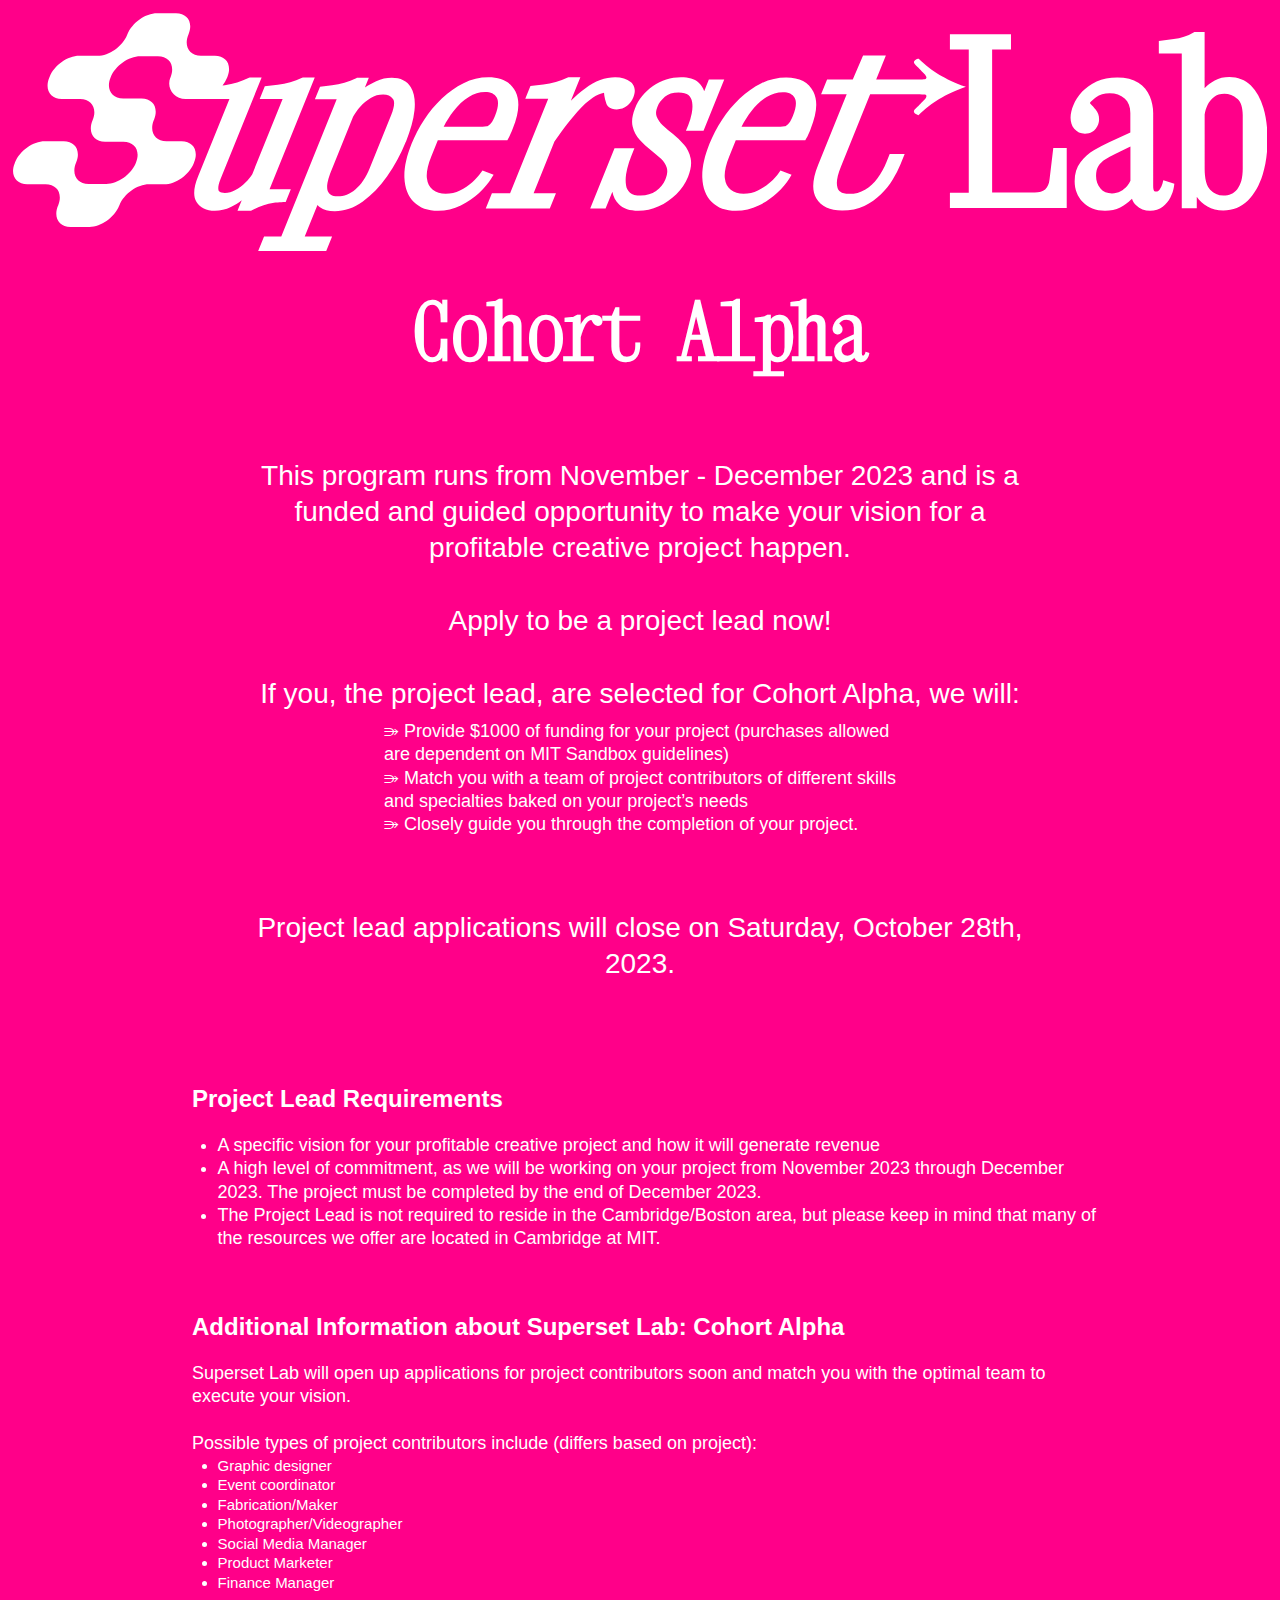
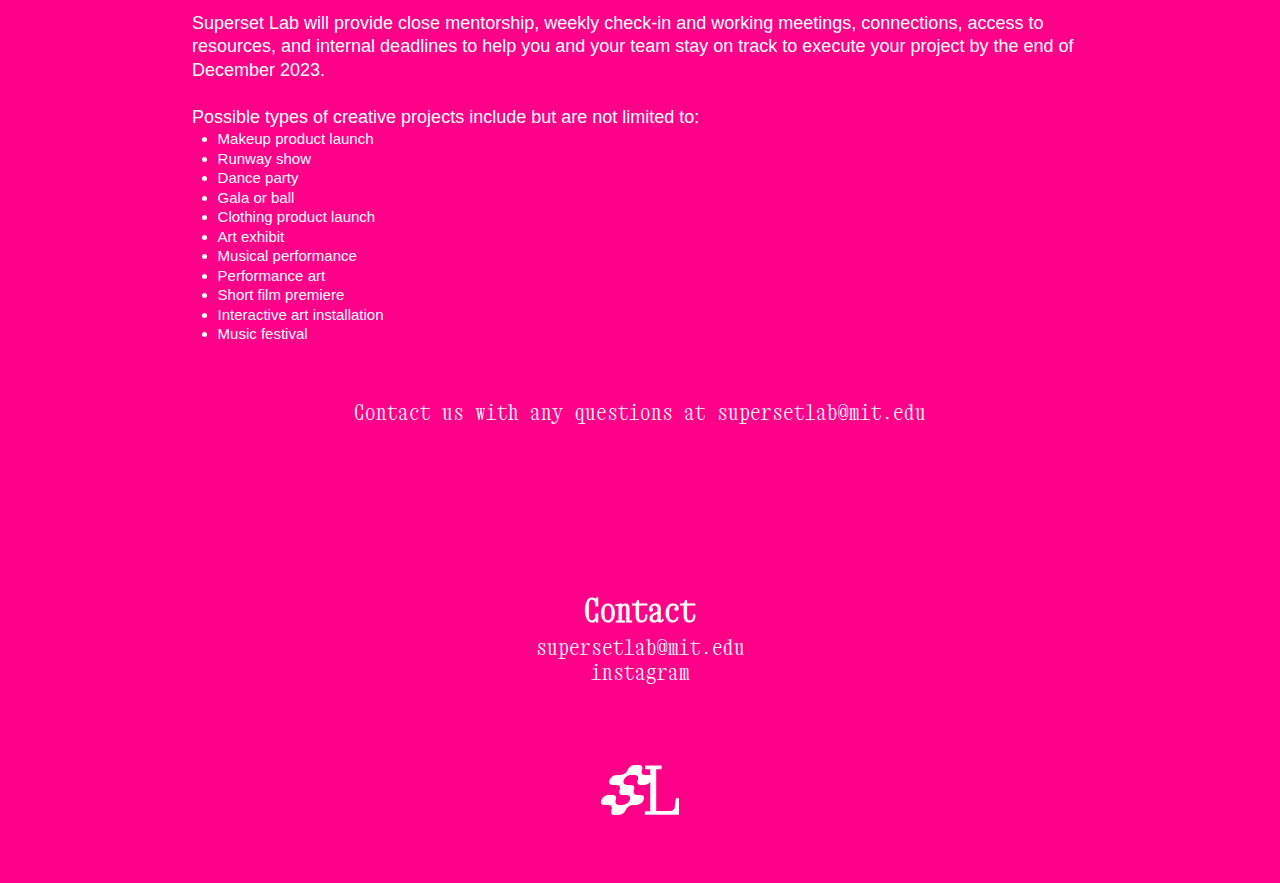
==== apply.html @ e4a92fe2 "apply update" ====
<!doctype html>

<html>
<head>
  <meta charset="utf-8">
  <title>Superset Lab - Apply</title>
  <meta name="description" content="temp site">
  <link rel="icon" href="icon.png">

  <link rel="stylesheet" href="style.css">
  <script src="jquery-3.5.1.min.js"></script>
  <script src="script.js"></script>
  <script src="apply.js"></script>

  
</head>

<a href="./">
<div id="logo-container">

  <svg id="logo" xmlns="http://www.w3.org/2000/svg" viewBox="0 0 264.18 50.25">

    <g class="hoverPath">
      <path class="cls-1" d="m54.97,39.96c-1.74.27-3.1.75-4.65,1.6l-.18.1h-2.86l.89-2.21c-.71.55-1.47,1.03-2.29,1.42-1.09.52-2.22.79-3.38.79-1.8,0-3.1-.62-3.85-1.85-.75-1.22-.64-2.97.32-5.35l6.61-16.36h-9.21c-2.54,0-4.09-2.35-3.24-4.45l.04-.09c.99-2.46-.19-4.45-2.65-4.45h-3.72c-2.46,0-5.26,1.99-6.25,4.45-.99,2.46.19,4.45,2.65,4.45h3.85c2.46,0,3.65,1.99,2.65,4.45l-.04.09c-.99,2.46.19,4.45,2.65,4.45h3.18c2.46,0,3.65,1.99,2.65,4.45l-.07.18c-.99,2.46-3.79,4.45-6.25,4.45h-3.18c-2.46,0-5.26,1.99-6.25,4.45l-.04.09c-.99,2.46-3.79,4.45-6.25,4.45h-3.98c-2.46,0-3.65-1.99-2.65-4.45l.04-.09c.99-2.46-.19-4.45-2.65-4.45h-3.85c-2.46,0-3.65-1.99-2.65-4.45l.07-.18c.99-2.46,3.79-4.45,6.25-4.45h3.98c2.46,0,3.65,1.99,2.65,4.45l-.04.09c-.99,2.46.19,4.45,2.65,4.45h3.72c2.46,0,5.26-1.99,6.25-4.45.99-2.46-.19-4.45-2.65-4.45h-3.85c-2.46,0-3.65-1.99-2.65-4.45l.04-.09c.99-2.46-.19-4.45-2.65-4.45h-3.85c-2.46,0-3.65-1.99-2.65-4.45l.07-.18c.99-2.46,3.79-4.45,6.25-4.45h3.85c2.46,0,5.26-1.99,6.25-4.45l.04-.09c.99-2.46,3.79-4.45,6.25-4.45h3.98c2.46,0,3.65,1.99,2.65,4.45l-.04.09c-.99,2.46.19,4.45,2.65,4.45h2.92c2.46,0,3.65,1.99,2.65,4.45l-.07.18c-.23.56-.56,1.1-.95,1.6l.48-.04c1.78-.22,3.47-.81,5.09-1.56l.16-.07h2.5l-8.65,21.4c-.69,1.71-.47,2.34-.34,2.53.22.32.79.39,1.24.39.77,0,1.52-.2,2.23-.61.77-.44,1.48-.97,2.11-1.6.62-.61,1.1-1.2,1.44-1.75l6.39-15.83h-4.83l1.08-2.67,2.74-.33c1.78-.22,3.5-.71,5.12-1.46l.16-.07h2.5l-9.52,23.56h4.48l-1.08,2.67s-1.52.02-2.49.17Zm27.76-12.82c-1.06,2.63-2.38,5.07-3.93,7.26-1.56,2.21-3.28,3.99-5.12,5.3-1.9,1.35-3.89,2.04-5.91,2.04-1.34,0-2.39-.29-3.12-.85-.19-.15-.37-.31-.53-.47l-2.68,6.63h5.76l-1.29,3.21h-14.33l1.29-3.21h3.63l11.67-28.87h-4.59l1.08-2.67,2.53-.29c1.78-.21,3.47-.75,5.09-1.5l.16-.07h2.5l-.83,2.06c.73-.52,1.53-.98,2.38-1.35,1.06-.47,2.16-.71,3.28-.71,1.87,0,3.22.67,4.01,2,.73,1.22.99,2.87.77,4.9-.21,1.93-.82,4.15-1.81,6.6Zm-16.4,10.44c.24.45.71,1.04,2.06,1.04s2.51-.47,3.7-1.45c1.21-1,2.24-2.52,3.05-4.53l4.53-11.21c.64-1.59.77-2.78.35-3.34-.46-.61-1.14-.91-2.08-.91s-1.79.23-2.6.72c-.85.5-1.6,1.12-2.22,1.84-.64.74-1.15,1.46-1.5,2.12l-4.59,11.37c-1.13,2.79-.92,3.92-.69,4.34Zm34.4-2.7c-.6.97-1.46,1.99-2.57,3.03-1.12,1.04-2.42,1.93-3.86,2.64-1.48.73-3.09,1.1-4.79,1.1-2.13,0-3.85-.63-5.09-1.87-1.23-1.23-1.9-2.94-1.99-5.1-.08-2.06.43-4.46,1.51-7.14.7-1.74,1.6-3.45,2.66-5.08,1.06-1.64,2.31-3.14,3.71-4.47,1.41-1.34,2.95-2.42,4.57-3.22,1.66-.81,3.42-1.22,5.23-1.22,2.81,0,4.73,1.01,5.72,3,.96,1.94.77,4.49-.57,7.8-.17.42-.33.81-.49,1.16-.17.38-.31.67-.43.87l-.23.41h-14.64l-1.4,3.48c-.75,1.85-1.05,3.38-.9,4.54.14,1.1.54,1.89,1.24,2.42.73.56,1.62.83,2.71.83s2.08-.23,3.01-.68c.96-.47,1.84-1.05,2.6-1.74.77-.69,1.37-1.35,1.79-1.97l.36-.52,2.34.91-.5.82Zm-4.74-17.17c-1.16.72-2.25,1.72-3.23,2.98-.77.98-1.46,2.08-2.06,3.27h8.2c.29,0,.59-.03.89-.1.14-.03.39-.14.74-.49.22-.22.57-.7.99-1.75.69-1.71.81-2.99.35-3.8-.44-.78-1.25-1.16-2.46-1.16s-2.32.35-3.43,1.04Zm28.48-.89l.07.63c.07.46.2.97.4,1.55.16.49.67,1.31,2.21,1.31.84,0,1.58-.25,2.19-.75.58-.47,1.02-1.07,1.31-1.79.73-1.78-.04-2.78-.57-3.22-.79-.66-1.88-1-3.26-1-2.09,0-4.22.79-6.32,2.33-1.05.77-2.06,1.65-3.01,2.62l2-4.96h-2.5l-.16.07c-1.62.75-3.35,1.24-5.12,1.46l-2.74.33-1.08,2.68h4.83l-8.03,19.88h-3.83l-1.3,3.2h13.49l1.3-3.2h-4.71l4.39-10.88,1.46-2.05c1.08-1.5,2.2-2.9,3.32-4.17,1.11-1.26,2.24-2.28,3.35-3.04.79-.54,1.56-.88,2.31-1.01Zm16.81,10.85c-.68-.77-1.44-1.5-2.28-2.16-.77-.6-1.5-1.23-2.18-1.87-.59-.56-1.01-1.17-1.26-1.83-.22-.58-.16-1.27.17-2.09.28-.7.81-1.4,1.55-2.07.7-.63,1.65-.93,2.9-.93.96,0,1.66.19,2.07.55.43.38.69.88.78,1.51.11.73.09,1.51-.08,2.33-.17.86-.41,1.69-.73,2.46l-.5,1.24h3.71l4.36-10.78h-3.24l-.98,2.43c-.22-.7-.65-1.33-1.26-1.88-.79-.69-1.98-1.03-3.65-1.03-2.14,0-4.12.62-5.88,1.85-1.75,1.22-3.02,2.8-3.79,4.71-.58,1.45-.75,2.73-.49,3.82.25,1.06.77,2.01,1.52,2.82.69.74,1.45,1.44,2.28,2.1.78.61,1.51,1.24,2.18,1.87.59.55.98,1.17,1.21,1.88.2.65.11,1.46-.28,2.42-.42,1.03-1.06,1.84-1.98,2.48-.9.64-1.96.94-3.22.94-1.05,0-1.82-.2-2.27-.6-.47-.41-.74-.92-.83-1.56-.11-.73-.11-1.51.01-2.31.13-.83.31-1.6.54-2.28.24-.71.42-1.21.54-1.52l.67-1.67h-4.19l-5.12,12.67h3.24l1.43-3.54c.19,1.04.67,1.95,1.43,2.7.88.88,2.24,1.32,4.03,1.32,1.46,0,2.91-.32,4.3-.95,1.38-.62,2.62-1.48,3.71-2.55,1.1-1.08,1.93-2.32,2.48-3.68.59-1.47.77-2.78.53-3.9-.24-1.09-.73-2.07-1.46-2.91Zm26.73-3.31c-.17.42-.33.81-.49,1.16-.17.38-.31.67-.43.87l-.23.41h-14.64l-1.4,3.48c-.75,1.85-1.05,3.38-.9,4.54.14,1.1.54,1.89,1.24,2.42.73.56,1.62.83,2.71.83s2.08-.23,3.01-.68c.96-.47,1.84-1.05,2.6-1.74.77-.69,1.37-1.35,1.79-1.97l.36-.52,2.34.91-.5.82c-.6.97-1.46,1.99-2.57,3.03-1.12,1.04-2.42,1.93-3.86,2.64-1.48.73-3.09,1.1-4.79,1.1-2.13,0-3.85-.63-5.09-1.87-1.23-1.23-1.9-2.94-1.99-5.1-.08-2.06.43-4.46,1.51-7.14.7-1.74,1.6-3.45,2.66-5.08,1.06-1.64,2.31-3.14,3.71-4.47,1.41-1.34,2.95-2.42,4.57-3.22,1.66-.81,3.42-1.22,5.23-1.22,2.81,0,4.73,1.01,5.72,3,.96,1.94.77,4.49-.57,7.8Zm-14.57-.39h8.2c.29,0,.59-.03.89-.1.14-.03.39-.14.74-.49.22-.22.57-.7.99-1.75.69-1.71.81-2.99.35-3.8-.44-.78-1.24-1.16-2.46-1.16s-2.32.35-3.43,1.04c-1.16.72-2.25,1.72-3.23,2.98-.77.98-1.46,2.08-2.06,3.27Zm64.86,11.11c-.23,1.9-1.19,2.75-3.09,2.75h-9V7.67h3.97v-3.21h-12.86v3.21h3.97v30.2h-3.97v3.21h24.6v-12.67h-2.83l-.79,6.66Zm23.99.12l2.3.76-.1.67c-.11.71-.36,1.46-.74,2.21-.4.78-.94,1.44-1.61,1.97-.73.57-1.62.86-2.65.86-1.16,0-2.15-.39-2.95-1.17-.39-.38-.68-.84-.88-1.4-.06.07-.12.13-.18.19-.63.66-1.4,1.23-2.3,1.68-.93.46-2.01.7-3.2.7-1.96,0-3.53-.62-4.68-1.84-1.13-1.21-1.71-2.69-1.71-4.4,0-1.59.41-2.94,1.23-4.01.77-1.01,1.75-1.87,2.9-2.55,1.09-.64,2.19-1.21,3.24-1.7l4.36-2.01v-4.08c0-1.32-.39-2.32-1.2-3.05-.83-.75-1.87-1.12-3.15-1.12-1.17,0-2.14.28-2.88.83-.56.42-1,.82-1.31,1.21.52.55.93,1.01,1.23,1.38.48.59.73,1.29.73,2.07,0,.71-.24,1.39-.71,2-.36.47-1.04,1.02-2.27,1.02-.93,0-1.71-.36-2.26-1.03-.51-.63-.77-1.41-.77-2.32,0-.83.2-1.74.61-2.7.39-.94,1-1.87,1.8-2.76.81-.89,1.84-1.64,3.07-2.2,1.24-.57,2.7-.85,4.36-.85,1.82,0,3.32.38,4.44,1.13,1.12.75,1.94,1.72,2.42,2.89.46,1.12.7,2.3.7,3.5v15.33c0,1.19.37,1.19.57,1.19.34,0,.57-.12.77-.4.29-.41.49-.81.59-1.19l.22-.82Zm-13.27,1.76c.6.69,1.4,1.03,2.43,1.03.69,0,1.28-.14,1.81-.44.56-.32,1.03-.69,1.39-1.12.32-.38.55-.75.69-1.09v-7.23l-3.34,1.65c-.7.34-1.37.71-2,1.12-.57.36-1.04.82-1.4,1.36-.33.49-.5,1.2-.5,2.11,0,1.04.31,1.9.94,2.62Zm35.19-10.29c0,2.72-.35,5.21-1.03,7.41-.7,2.25-1.74,4.06-3.09,5.4-1.41,1.39-3.16,2.1-5.2,2.1-1.27,0-2.39-.27-3.33-.82-.92-.53-1.67-1.21-2.22-2.01-.01-.01-.02-.03-.03-.04v2.4h-3.16V8.52h-4.83v-2.64l3.15-.4c1.47-.19,2.88-.65,4.16-1.39l.18-.1h2.15v11.85c.58-.65,1.3-1.2,2.13-1.65.9-.49,1.94-.73,3.08-.73,1.79,0,3.31.61,4.54,1.81,1.16,1.15,2.05,2.74,2.64,4.72.57,1.93.86,4.17.86,6.66Zm-6.39-8.62c-.8-.7-1.68-1.04-2.69-1.04-.9,0-1.61.22-2.18.66-.61.48-1.06,1.04-1.37,1.71-.32.69-.52,1.36-.61,1.99v11.4c0,2.15.39,3.65,1.16,4.47.76.82,1.67,1.21,2.78,1.21,1.24,0,2.2-.44,2.93-1.34.76-.94,1.15-2.4,1.15-4.35v-11.21c0-1.67-.38-2.85-1.14-3.51Zm-67.12-8.48c-1.11.39-1.2.83-.57,1.41.98.9.86.85,1.77,1.79.56.58.64,1.04.16,1.17-.25.06-3.02.07-3.02.07h-7.25l2.04-5.06h-4.8l-2.17,5.06h-5.41l-1.26,3.11h5.39l-6.02,14.89c-1.24,3.08-1.36,5.4-.36,7.07,1,1.69,2.83,2.54,5.42,2.54,1.72,0,3.29-.33,4.66-.98,1.34-.64,2.53-1.46,3.52-2.45.97-.97,1.8-2.02,2.48-3.13.67-1.09,1.19-2.11,1.57-3.03l.94-2.33h-3.15l-.7,1.73c-.48,1.19-1.11,2.32-1.87,3.35-.74,1-1.62,1.81-2.63,2.42-.99.59-2.07.88-3.33.88-1.82,0-2.27-.7-2.45-1.23-.34-.99-.11-2.5.7-4.48l6.16-15.26h8.46s2.82,0,3.08.07c.48.12.39.59-.17,1.16-.92.94-.79.89-1.77,1.79-.63.58-.54,1.02.57,1.41,3.01-2.83,5.33-4.25,10-5.99-4.67-1.74-6.99-3.16-10-5.99Z"/>
    </g>
  </svg>  
  
</div>
</a>

<a href="./">
<div id="logo-small" style="transform: translateY(-40vh)">
  <svg id="logo" xmlns="http://www.w3.org/2000/svg" viewBox="0 0 214.8 137.67">

    <g class="hoverPath">
      <path class="cls-1" d="m214.8,91.56v45.53h-94.09v-9.99h14.93V47.05c-3.62,4.81-9.13,8.18-16.04,8.18h-10.31c-7.51,0-11.14-6.09-8.11-13.6l.11-.27c3.04-7.51-.59-13.6-8.11-13.6h-11.36c-7.51,0-16.06,6.09-19.1,13.6-3.03,7.51.59,13.6,8.11,13.6h11.75c7.51,0,11.14,6.09,8.11,13.6l-.11.27c-3.03,7.51.59,13.6,8.11,13.6h10.8c7.51,0,11.14,6.09,8.11,13.6l-.22.55c-3.03,7.51-11.58,13.6-19.1,13.6h-10.8c-7.51,0-16.06,6.09-19.1,13.6l-.11.27c-3.03,7.51-11.59,13.6-19.1,13.6h-12.14c-7.51,0-11.14-6.09-8.11-13.6l.11-.27c3.03-7.51-.59-13.6-8.11-13.6h-11.75c-7.51,0-11.14-6.09-8.11-13.6l.22-.55c3.04-7.51,11.59-13.6,19.1-13.6h12.14c7.51,0,11.14,6.09,8.11,13.6l-.11.27c-3.04,7.51.59,13.6,8.11,13.6h11.36c7.51,0,16.06-6.09,19.1-13.6h0c3.04-7.51-.59-13.6-8.11-13.6h-11.75c-7.51,0-11.14-6.09-8.11-13.6l.11-.27c3.03-7.51-.59-13.6-8.11-13.6h-11.75c-7.51,0-11.14-6.09-8.11-13.6l.22-.55c3.04-7.51,11.59-13.6,19.1-13.6h11.75c7.51,0,16.06-6.09,19.1-13.6l.11-.27c3.03-7.51,11.59-13.6,19.1-13.6h12.14c7.51,0,11.14,6.09,8.11,13.6l-.11.27c-3.04,7.51.59,13.6,8.11,13.6h9.92c1.86,0,3.48.38,4.83,1.05V11.63h-13.93V1.64h45.25v9.99h-14.93v115.3h38.59c7.66,0,11.67-3.57,12.61-11.24l2.87-24.12h8.7Z"/>
    </g>
  </svg>  
</div>
</a>

<div style="height:12vw;"></div>

<body class="regular" >

<!-- MAIN STUFF -->
<div id="container" style="margin-top: 10vw; padding:0">

    <p class="text1 applyHeader" >
        Cohort Alpha
    </p>

    <p class="text2 paragraph applyPar apBig" >
        This program runs from November - December 2023 and is a funded and guided opportunity to make your vision for a <strong>profitable creative project</strong> happen. 
        <br><br>
        Apply to be a project lead now! 
        <br><br>
        If you, the project lead, are selected for Cohort Alpha, we will:
    <p class="text2 paragraph applyPar" style="width:40%; text-align: left; margin:auto; margin-top:-16px" >
        <br>⭄ Provide $1000 of funding for your project (purchases allowed are dependent on MIT Sandbox guidelines)
        <br>⭄ Match you with a team of project contributors of different skills and specialties baked on your project’s needs
        <br>⭄ Closely guide you through the completion of your project.
        <br>
    </p>
    <p class="text2 paragraph applyPar apBig" >
        <br>
        <br>Project lead applications will close on Saturday, October 28th, 2023.
    </p>
        <br><br>
        <br><br><br>
    <p class="text2 paragraph applyPar moreinfo moreinfoBig" >
        Project Lead Requirements
    </p>
    <br>
    <ul class="text2 paragraph applyPar moreinfo" style="padding-left: 10%;">
        <li >
            A specific vision for your profitable creative project and how it will generate revenue
        </li>
        <li >
            A high level of commitment, as we will be working on your project from November 2023 through December 2023. The project must be completed by the end of December 2023.
        </li>
        <li>
            The Project Lead is not required to reside in the Cambridge/Boston area, but please keep in mind that many of the resources we offer are located in Cambridge at MIT.
        </li>
    </ul>
    <br><br><br>
    <p class="text2 paragraph applyPar moreinfo moreinfoBig" >
        Additional Information about Superset Lab: Cohort Alpha
    </p>
    <br>
    <p class="text2 paragraph applyPar moreinfo" >
        Superset Lab will open up applications for project contributors soon and match you with the optimal team to execute your vision.
        <br><br>
    </p>
    <p class="text2 paragraph applyPar moreinfo" >
        Possible types of project contributors include (differs based on project):
    </p>
        <ul class="text2 paragraph applyPar moreinfo" style="padding-left: 10%; font-size: 15px;">
            <li>Graphic designer</li>
            <li>Event coordinator</li>
            <li>Fabrication/Maker</li>
            <li>Photographer/Videographer</li>
            <li>Social Media Manager</li>
            <li>Product Marketer</li>
            <li>Finance Manager</li>
        </ul>
        <br>
    <p class="text2 paragraph applyPar moreinfo" >
    
        Superset Lab will provide close mentorship, weekly check-in and working meetings, connections, access to resources, and internal deadlines to help you and your team stay on track to execute your project by the end of December 2023.
        <br><br>Possible types of creative projects include but are not limited to:
        <ul class="text2 paragraph applyPar moreinfo" style="padding-left: 10%; font-size: 15px;">
            <li>Makeup product launch</li>
            <li>Runway show</li>
            <li>Dance party</li>
            <li>Gala or ball</li>
            <li>Clothing product launch</li>
            <li>Art exhibit</li>
            <li>Musical performance</li>
            <li>Performance art</li>
            <li>Short film premiere </li>
            <li>Interactive art installation</li>
            <li>Music festival</li>
        </ul>
        <br>
        <br>
    </p>
    <p class="text2 paragraph" >
        Contact us with any questions at supersetlab@mit.edu 
    </p>

    <div class="gapDiv"></div>
    <div class="gapDiv"></div>

    <p class="text1" >Contact</p>
    <p class="text2 tightMarginTop span" >supersetlab@mit.edu</p>
    <a href="https://www.instagram.com/supersetlab/" target="_blank" id="ig" class="link text2" >instagram</a>  
</div>

<div style="height:1em;"></div>
<img src="./monogram.svg" height="50vh" class="monogram">
  
</body>



</html>
---- style.css ----
:root {
    --superset-pink: rgb(255, 0, 137);
    /* --second-color: rgb(38, 42, 44); */
    /* --third-color: rgb(0, 96, 231); */
    --paragraphFontSize: 20px;
}

@font-face {
    font-family: "Xanh";
    src: url("./fonts/XanhMono-Regular.ttf");
}
@font-face {
    font-family: "Xanh Italic";
    src: url("./fonts/XanhMono-Italic.ttf");
}
strong {
    /* font-weight: normal;
    font-family: "Xanh"; */
    /* font-size: var(--paragraphFontSize); */
}

html {
    font-family: sans-serif;
    font-family: "Xanh";
    padding: 0;
    margin: 0;
    /* cursor: url('./icon.png'); */
    /* cursor:all-scroll */
}
.paragraph {
  padding: 0 6%;
}
strong {
  font-weight: bolder;
}
body {
    background-color: var(--superset-pink);
    color: white;
    text-align: center;
    padding: 0;
    animation-duration: 5s;
    margin: 0;
    animation-duration: 2s;
    animation-delay: .5s;
}
#container {
  margin-top: 20vw;
  padding-top: 20vh;
  position: relative;
  /* background-color: rgba(0,00,255,.4); */
}
#logo-container {
  position: fixed;
  top: 0;
  width: 98%;
  /* background-color: #00fff280; */
  padding: 0;
  margin: 0;
  padding: 1%;
  z-index: 100;
}

/* just in apply */
#logo-small {
  position: fixed;
  top: 3vh;
  left: 3vh;
  width: 10%;
  /* background-color: #00fff280; */
  padding: 0;
  margin: 0;
  z-index: 100;
}

#logo {
  width: 100%;
  padding: 0;
  margin: 0;
  fill: white;
}
/* #logo:hover {
  filter: invert(100%);
} */
.hoverPath {
  animation-duration: 2s;
  animation-delay: .5s;
}

.hoverPath:hover {
  fill: var(--superset-pink);
}
.text1, .text2 {
  color: white;
}
.text1 {
  font-size: 2em;
  font-weight: bold;
  /* text-decoration: none; */
  color: white;
  margin: .2em 0;
}
.text2 {
  font-size: 1.3em;
  font-weight: normal;
  /* text-decoration: none; */
  margin: 0;
  color: white;
}
.link:hover {
  color: black;
}
p span a{
  margin: 0;
}
#ig {
  text-decoration: none;
}

#ig:hover{
    color: #DD2A7B;
    background: #515BD4;
    background: -webkit-linear-gradient(to bottom right, #515BD4 0%, #8134AF 25%, #DD2A7B 51%, #F58529 77%, #FEDA77 100%);
    background: -moz-linear-gradient(to bottom right, #515BD4 0%, #8134AF 25%, #DD2A7B 51%, #F58529 77%, #FEDA77 100%);
    background: linear-gradient(to bottom right, #515BD4 0%, #8134AF 25%, #DD2A7B 51%, #F58529 77%, #FEDA77 100%);
    -webkit-background-clip: text;
    -webkit-text-fill-color: transparent;
}
/* .tightMarginTop {
  margin-top: -1.5em;
} */
.span {
  margin: 0 1em;
}
.monogram {
  padding:4em;
}
.gapDiv{
  height: 5em;
}
.alignLeft {
  text-align: left;
}
.applyHeader {
  margin-bottom: 1em;
  font-size: 80px;
  letter-spacing: -2px;
}
.applyPar {
  font-family: sans-serif;
  font-weight: 100;
  line-height: 1.3em;
  font-size: 18px;
}
.apBig {
  font-size: 28px;
  width: 60%;
  margin: auto;
}
.moreinfo {
  width: 70%;
  margin: auto;
  text-align: left;
}
.moreinfoBig {
  font-weight: bolder;
  font-size: 24px;
}

/* FOR SMALL SCREENS */
@media (max-width:1030px){
  
  #container {
  padding-top: 14vh;
  }
  #logo-container {
  width: 97%;
  padding: 1.5%
  }

  .text1 {
  padding: 0 2%;
  font-size: 5.6em; 
  font-weight: bold;
  /* text-decoration: none; */
  color: white;
  margin: .2em 0;
  }
  .text2 {
  font-size: 3.4em;
  font-weight: normal;
  /* text-decoration: none; */
  color: white;
  }
  .paragraph {
  font-size: 2.2em;
  padding: 0 5%;
  }

  .monogram {
    padding:15em;
    height: 15vw;
  }
  .gapDiv{
    height: 10em;
  }

}
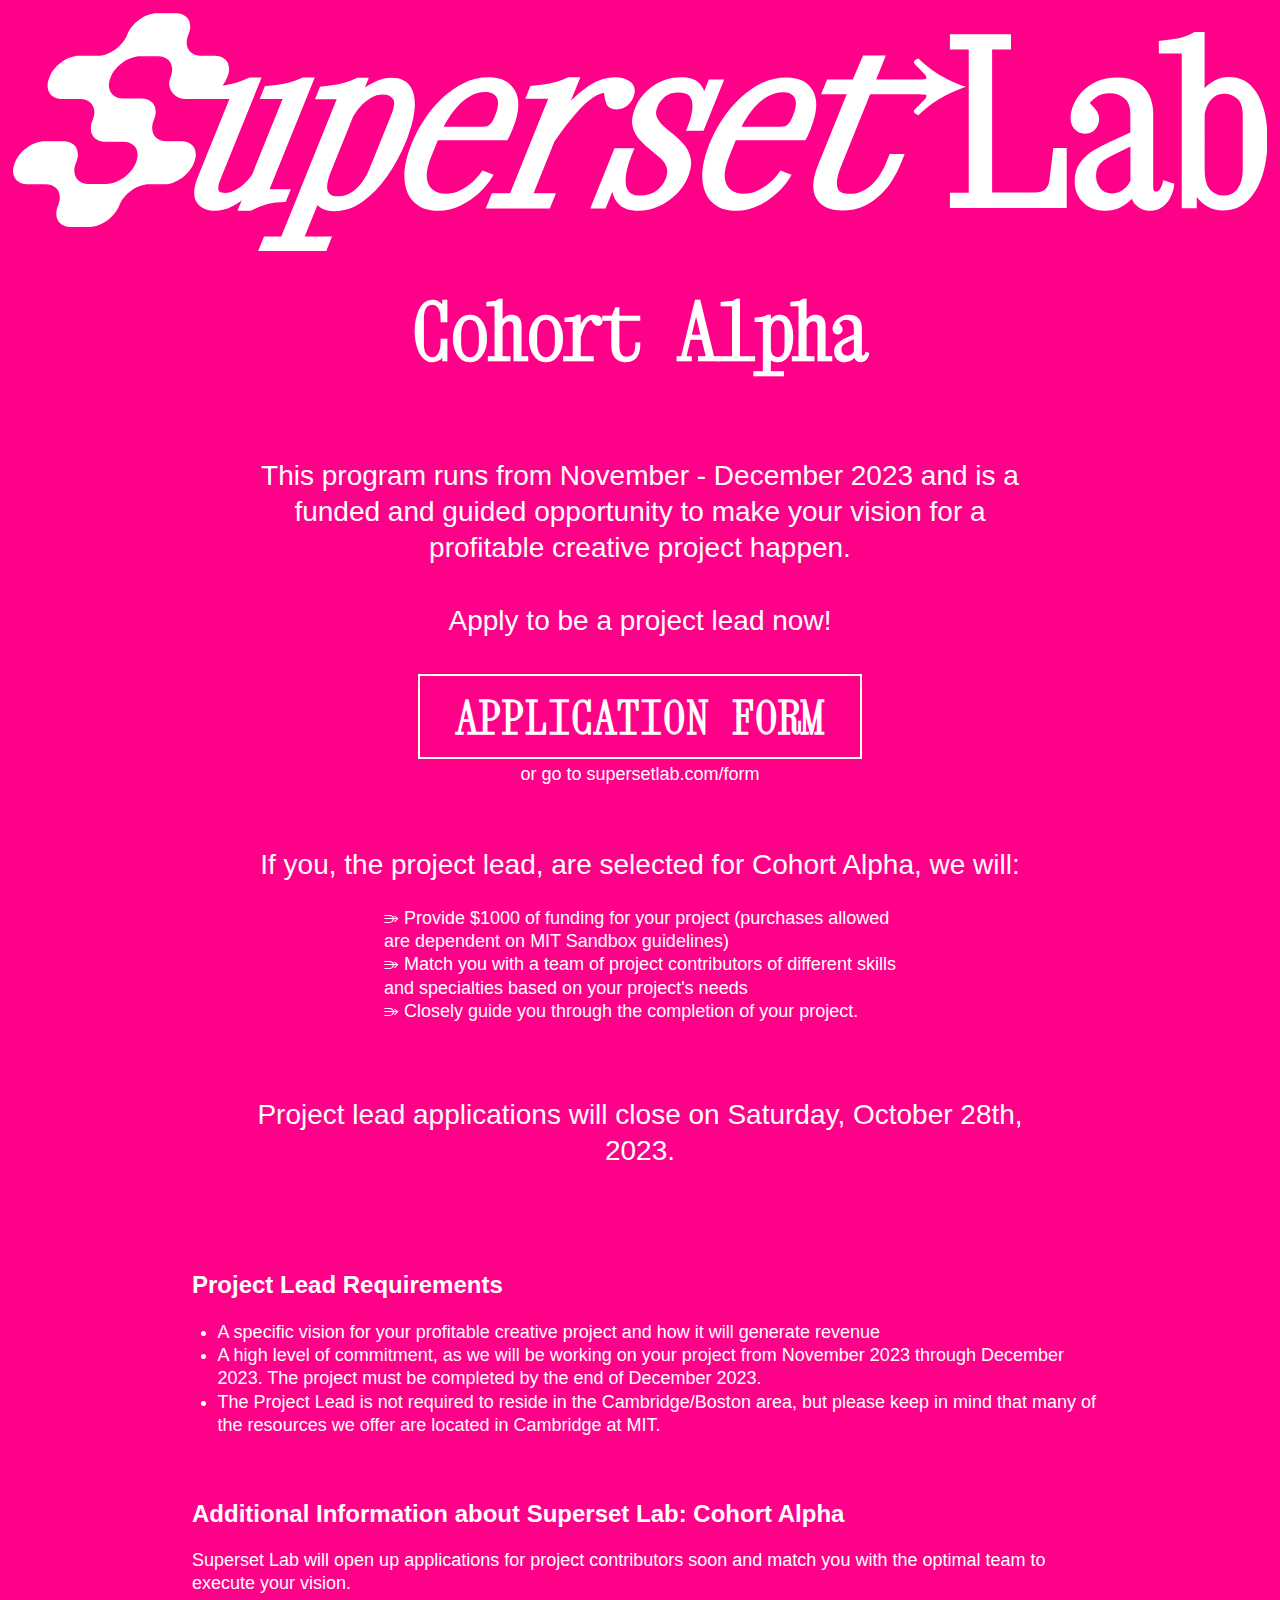
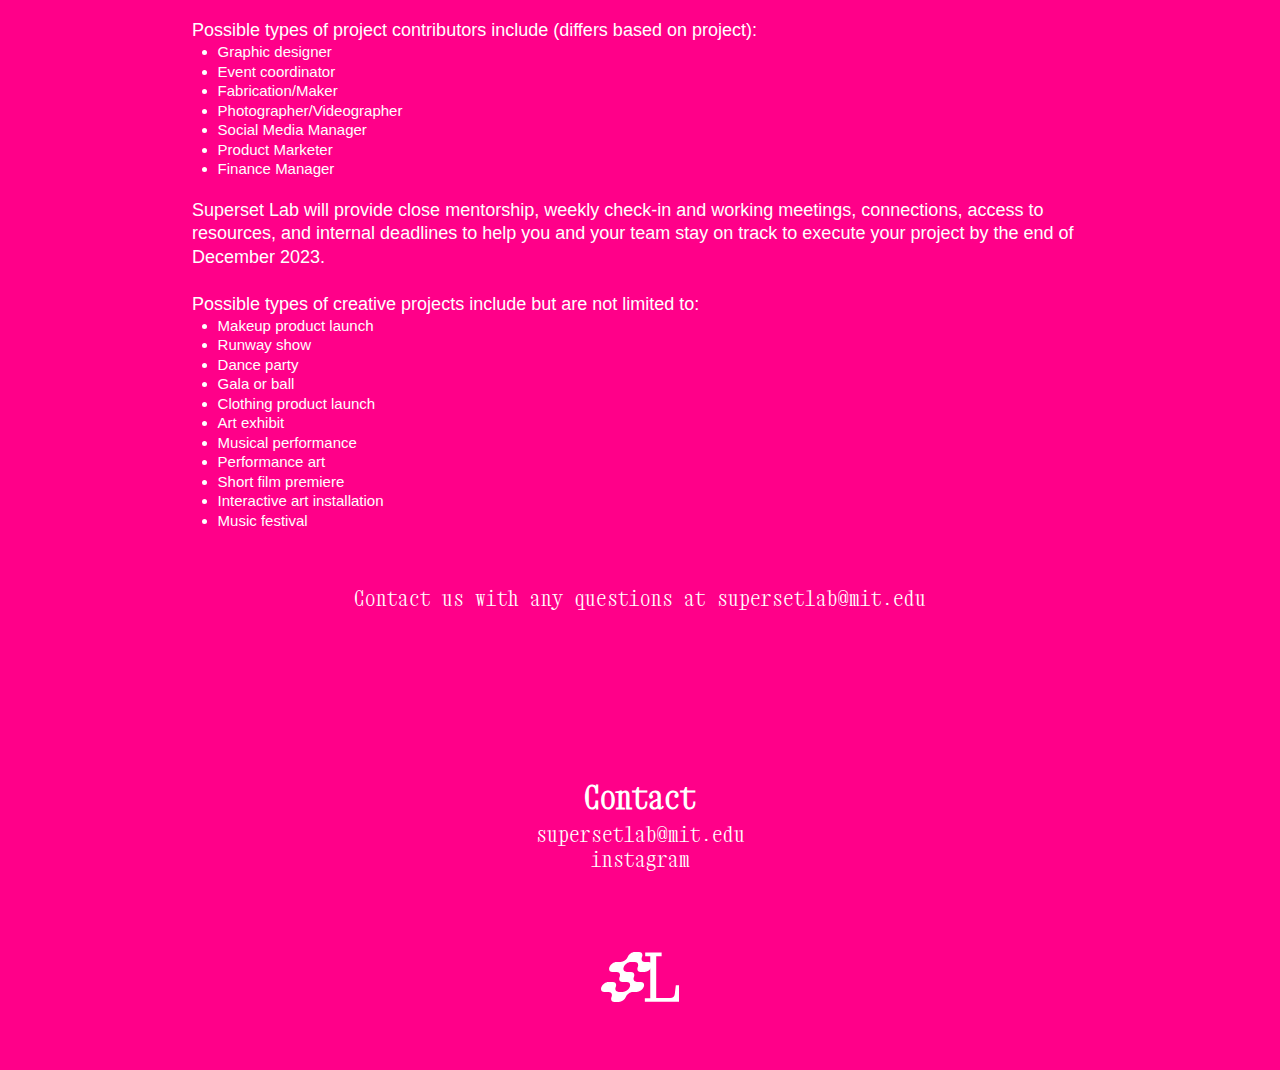
==== commit b26024b5: "apply u2" ====
--- a/apply.html
+++ b/apply.html
@@ -54,11 +54,26 @@
         This program runs from November - December 2023 and is a funded and guided opportunity to make your vision for a <strong>profitable creative project</strong> happen. 
         <br><br>
         Apply to be a project lead now! 
+        <br>
+        <br>
+        <p class="text2 paragraph applyPar apBig" >
+            <a href="/form.html" style="font-weight:900; color:white; font-size:45px; font-family: 'Xanh'">
+                <button>
+                    APPLICATION FORM
+                </button></a>
+        </p>
+        <p class="text2 paragraph applyPar" style="margin-top:6px" >
+            or go to supersetlab.com/form
+        </p>
+        <div id="weirddiv"></div>
+        <br>
         <br><br>
-        If you, the project lead, are selected for Cohort Alpha, we will:
-    <p class="text2 paragraph applyPar" style="width:40%; text-align: left; margin:auto; margin-top:-16px" >
+        <p class="text2 paragraph applyPar apBig" >
+            If you, the project lead, are selected for Cohort Alpha, we will:
+        </p>
+    <p id="superbullets" class="text2 paragraph applyPar" >
         <br>⭄ Provide $1000 of funding for your project (purchases allowed are dependent on MIT Sandbox guidelines)
-        <br>⭄ Match you with a team of project contributors of different skills and specialties baked on your project’s needs
+        <br>⭄ Match you with a team of project contributors of different skills and specialties based on your project's needs
         <br>⭄ Closely guide you through the completion of your project.
         <br>
     </p>
@@ -95,7 +110,7 @@
     <p class="text2 paragraph applyPar moreinfo" >
         Possible types of project contributors include (differs based on project):
     </p>
-        <ul class="text2 paragraph applyPar moreinfo" style="padding-left: 10%; font-size: 15px;">
+        <ul class="text2 paragraph applyPar moreinfo smallbullets">
             <li>Graphic designer</li>
             <li>Event coordinator</li>
             <li>Fabrication/Maker</li>
@@ -109,7 +124,7 @@
     
         Superset Lab will provide close mentorship, weekly check-in and working meetings, connections, access to resources, and internal deadlines to help you and your team stay on track to execute your project by the end of December 2023.
         <br><br>Possible types of creative projects include but are not limited to:
-        <ul class="text2 paragraph applyPar moreinfo" style="padding-left: 10%; font-size: 15px;">
+        <ul class="text2 paragraph applyPar moreinfo smallbullets">
             <li>Makeup product launch</li>
             <li>Runway show</li>
             <li>Dance party</li>
--- a/style.css
+++ b/style.css
@@ -29,6 +29,8 @@
 }
 .paragraph {
   padding: 0 6%;
+  width:60%; 
+  margin:auto;
 }
 strong {
   font-weight: bolder;
@@ -44,7 +46,7 @@
     animation-delay: .5s;
 }
 #container {
-  margin-top: 20vw;
+  margin-top: 16vw;
   padding-top: 20vh;
   position: relative;
   /* background-color: rgba(0,00,255,.4); */
@@ -103,7 +105,7 @@
   font-size: 1.3em;
   font-weight: normal;
   /* text-decoration: none; */
-  margin: 0;
+  margin: auto;
   color: white;
 }
 .link:hover {
@@ -166,6 +168,36 @@
   font-size: 24px;
 }
 
+button {
+	background: var(--superset-pink);
+	color: white;
+	border: none;
+  border-radius: 0;
+	padding: .5em .8em;
+	font: inherit;
+	cursor: pointer;
+  outline: white solid 2px;
+  /* border: white 2px solid; */
+  transition: color .3s linear;
+}
+button:hover {
+	background: white;
+	color: var(--superset-pink);
+}
+
+#superbullets{
+  width:40%; 
+  margin-top:-16px;
+  text-align: left; 
+  margin:auto; 
+}
+.smallbullets{
+  padding-left: 10%; 
+  font-size: 15px;
+}
+#weirddiv{
+  height: 0;
+}
 /* FOR SMALL SCREENS */
 @media (max-width:1030px){
   
@@ -192,10 +224,19 @@
   color: white;
   }
   .paragraph {
-  font-size: 2.2em;
-  padding: 0 5%;
-  }
-
+    font-size: 2.2em;
+    padding: 0 5%;
+    width: 90%;
+    /* text-align: left; */
+  }
+  #subtitle {
+    font-size: 3.5em;
+  }
+  button {
+    font-size: 70px;
+    margin-top: 1.2em;
+    max-width: 80%;
+  }
   .monogram {
     padding:15em;
     height: 15vw;
@@ -204,4 +245,45 @@
     height: 10em;
   }
 
+
+  .applyHeader {
+    margin-top: 1.5em;
+    margin-bottom: 1.5em;
+    font-size: 8em;
+  }
+  .applyPar {
+    text-align: center;
+    font-family: sans-serif;
+    font-weight: 100;
+    line-height: 1.3em;
+    font-size: 2.2em;
+  }
+  .apBig {
+    font-size: 3.5em;
+    width: 90%;
+    margin: auto;
+  }
+  .moreinfo {
+    width: 90%;
+    margin: auto;
+    text-align: left;
+  }
+  .moreinfoBig {
+    font-weight: bolder;
+    font-size: 3em;
+  }
+  #superbullets{
+    width:70%; 
+    margin-top:-10px
+  }
+  ul {
+    font-size: 1em;
+  }
+  .smallbullets{
+    padding-left: 10%; 
+    font-size: 2.2em;
+  }
+  #weirddiv{
+    height: 4em;
+  }
 }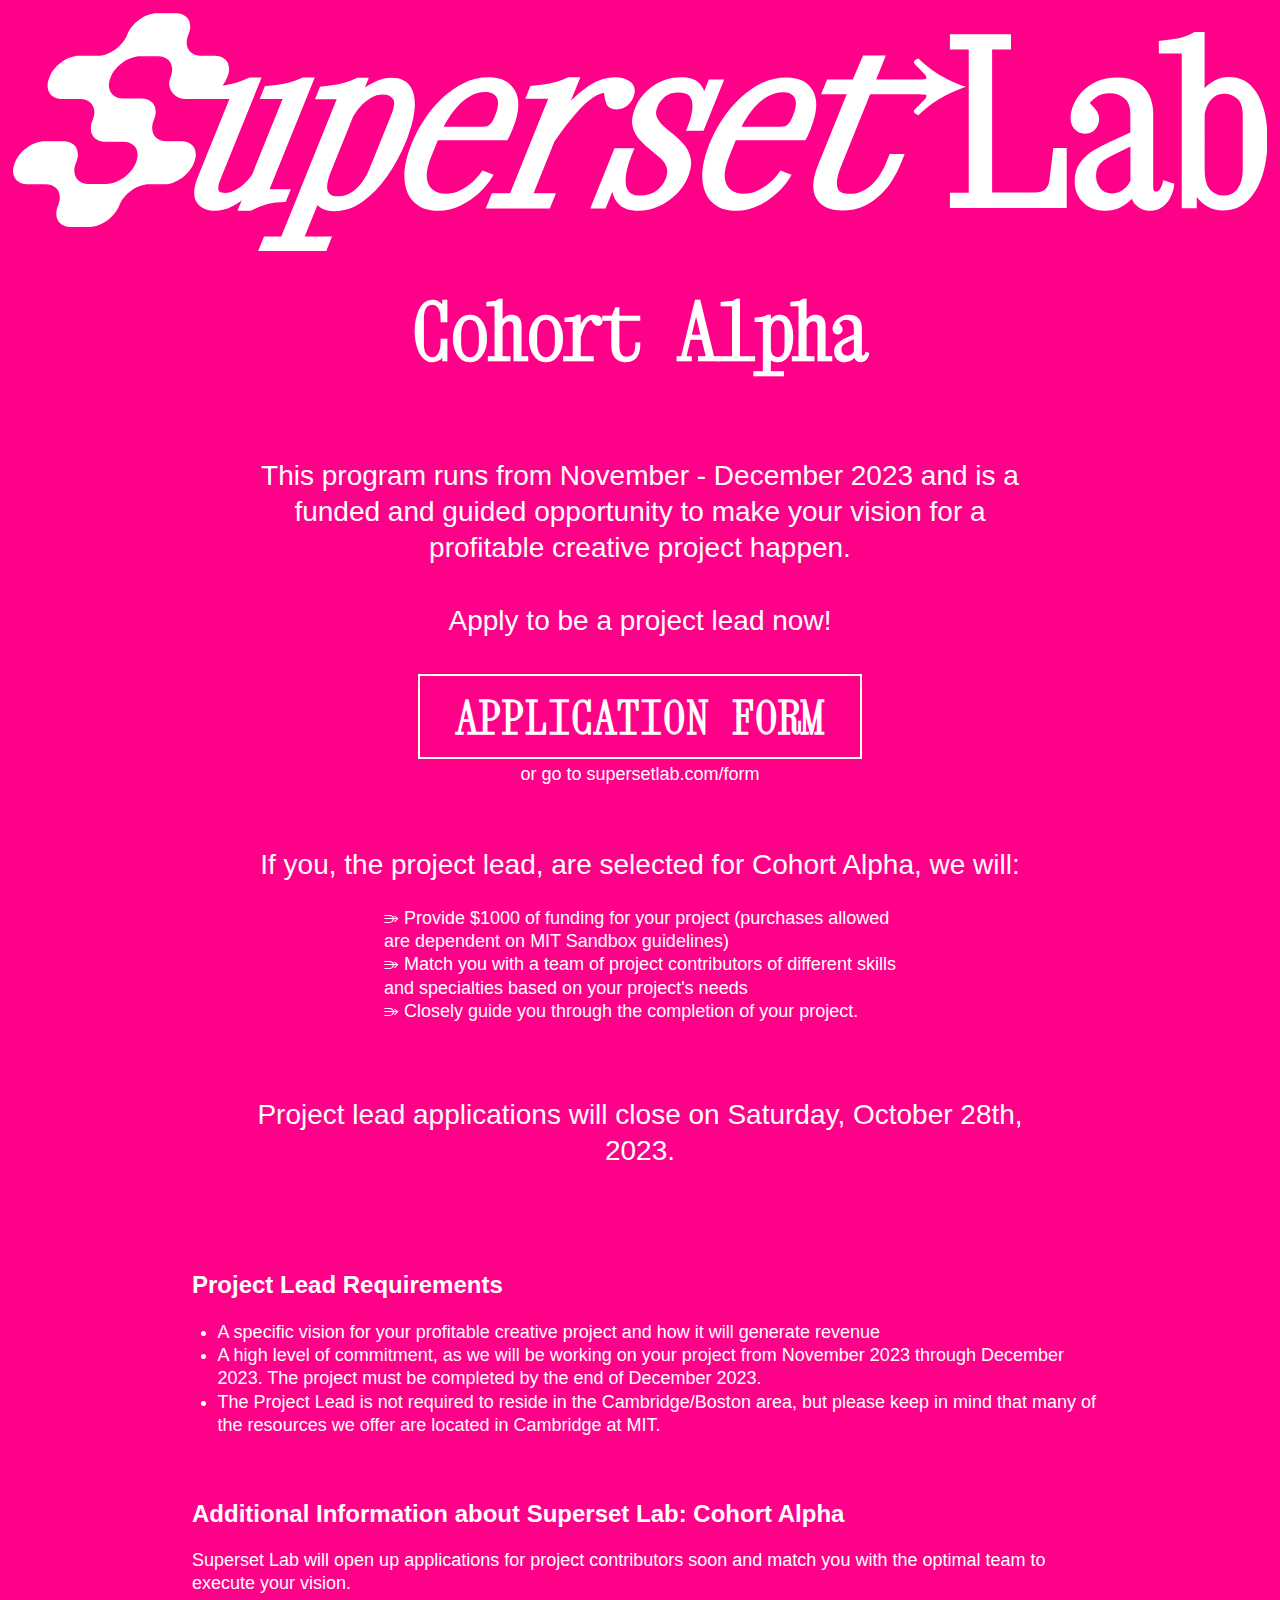
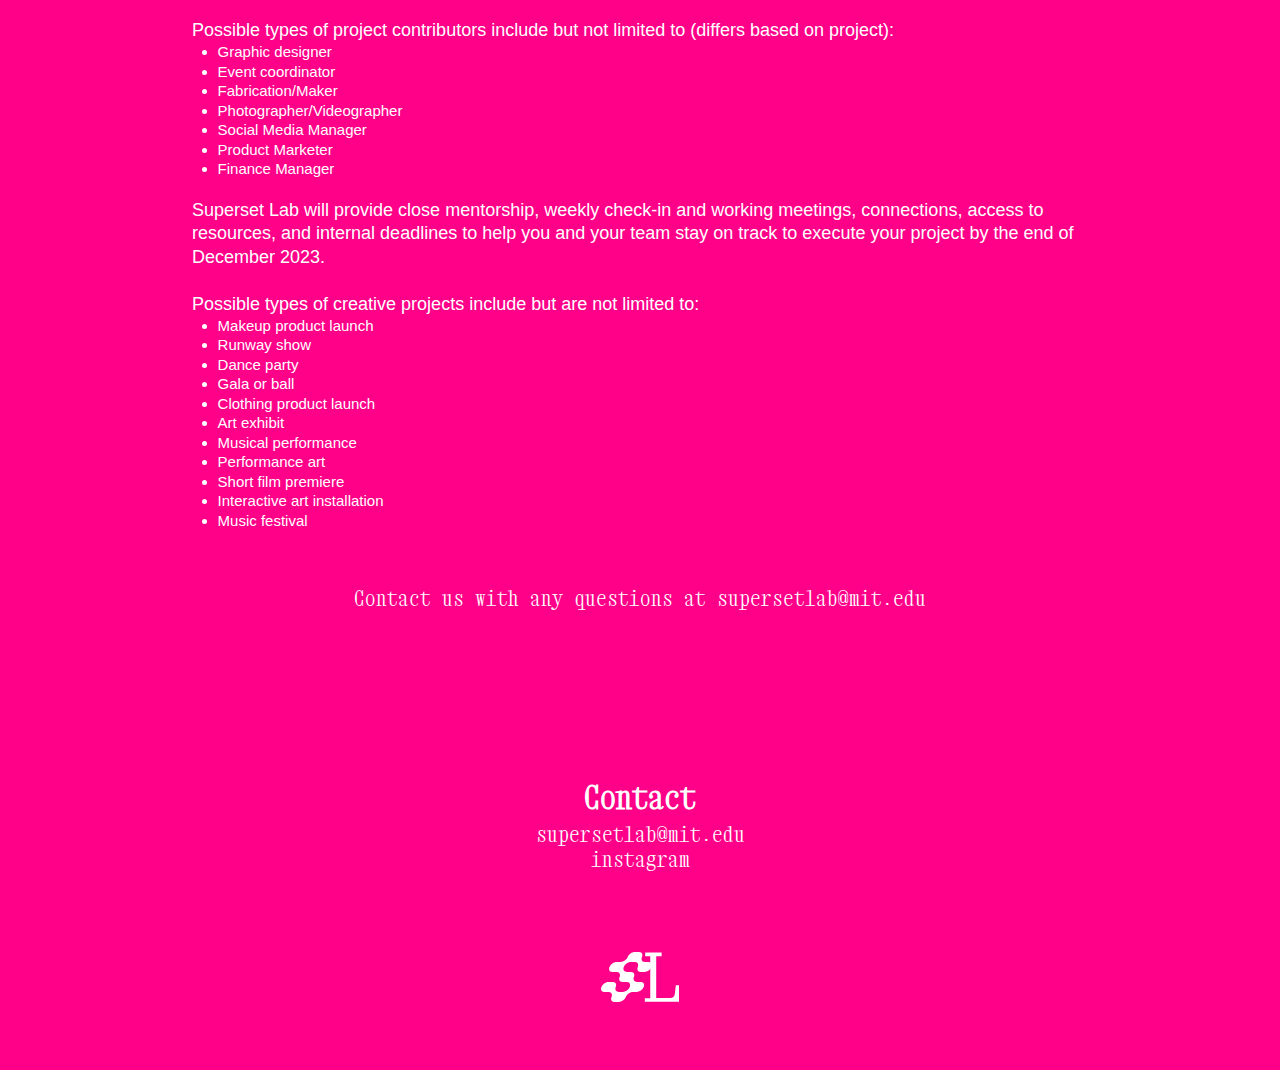
==== commit 9fb34e29: "u3" ====
--- a/apply.html
+++ b/apply.html
@@ -108,7 +108,7 @@
         <br><br>
     </p>
     <p class="text2 paragraph applyPar moreinfo" >
-        Possible types of project contributors include (differs based on project):
+        Possible types of project contributors include but not limited to (differs based on project):
     </p>
         <ul class="text2 paragraph applyPar moreinfo smallbullets">
             <li>Graphic designer</li>
